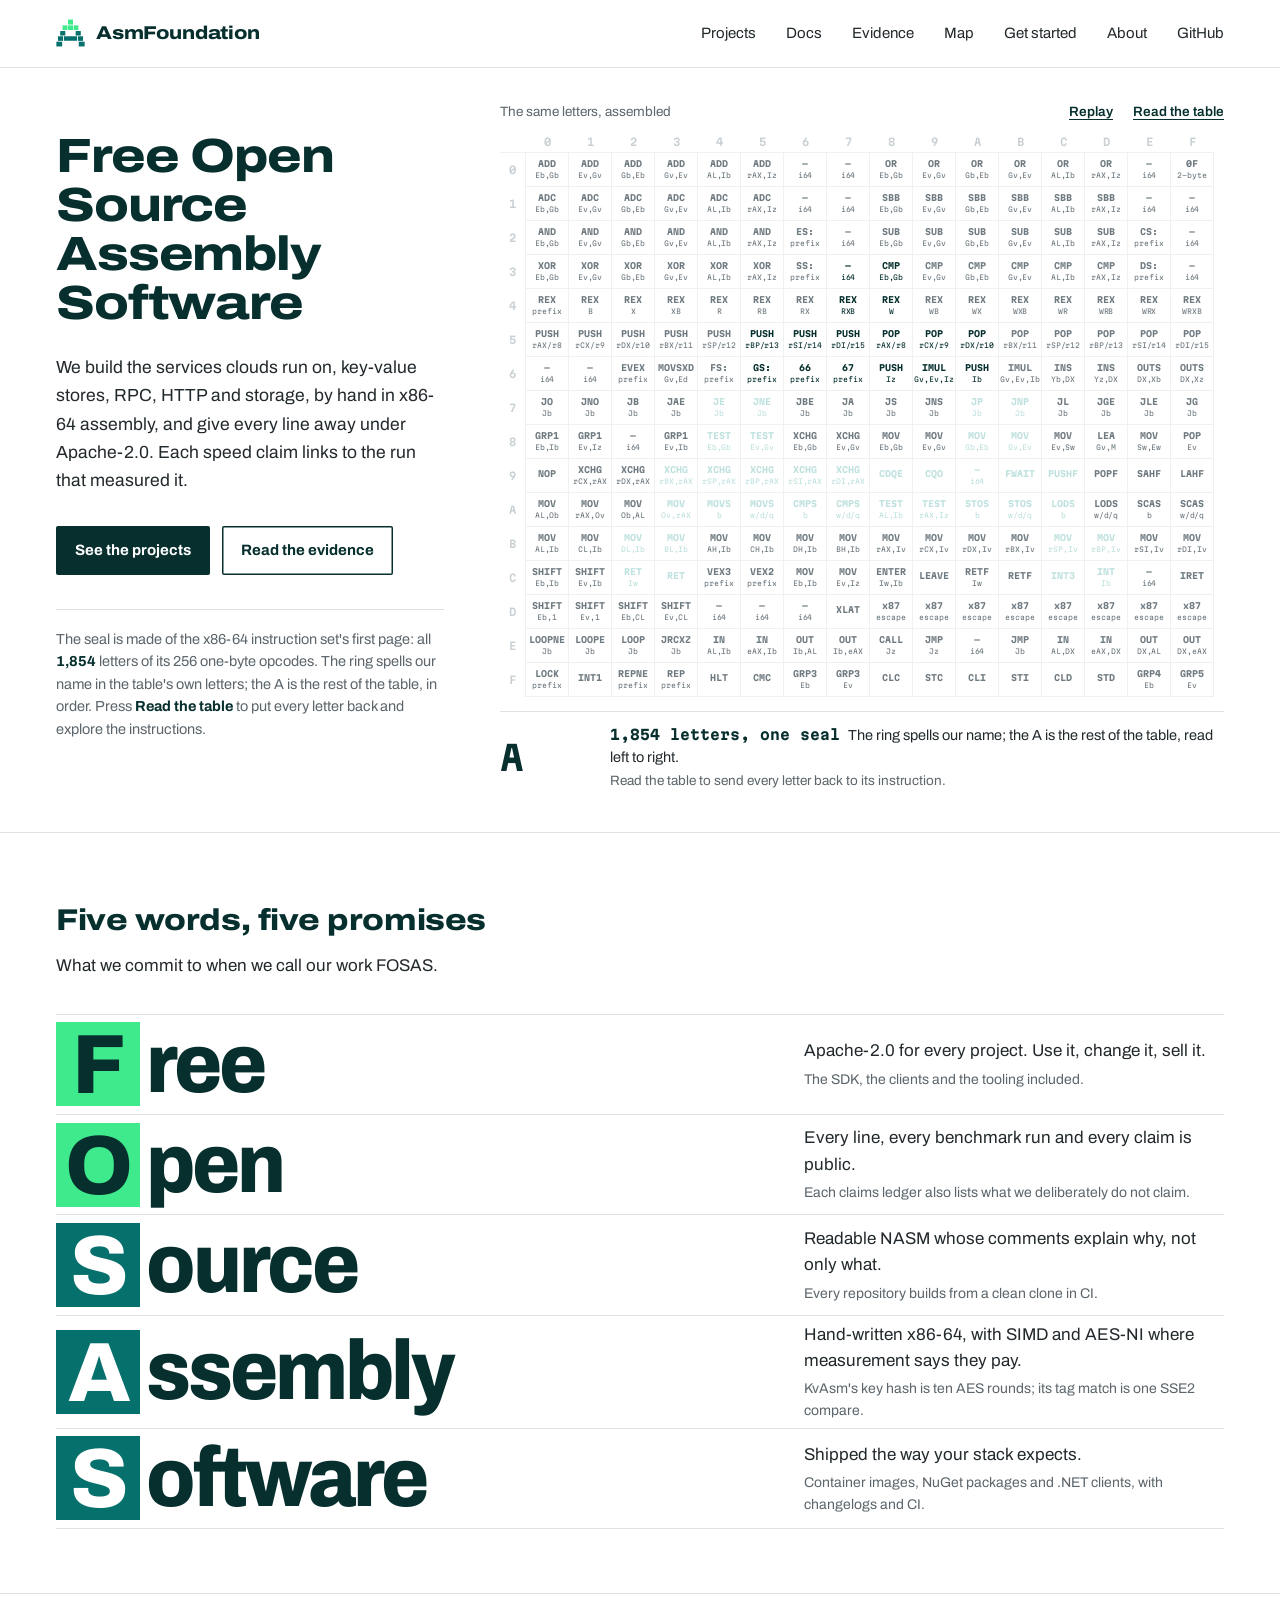
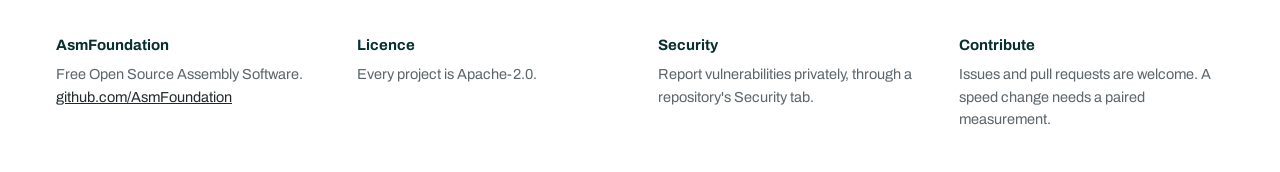
==== index.html @ 077ab8de "Site from AsmFoundation/AsmFoundation@2e1da7c Built by https://github.com/AsmFoundation/AsmFoundatio" ====
<!doctype html>
<html lang="en">
<head>
<meta charset="utf-8">
<meta name="viewport" content="width=device-width, initial-scale=1">
<title>AsmFoundation: Free Open Source Assembly Software</title>
<meta name="description" content="The services clouds run on, hand-written in x86-64 assembly and given away under Apache-2.0, with every speed claim linked to the run that measured it.">
<meta property="og:title" content="AsmFoundation: Free Open Source Assembly Software">
<meta property="og:description" content="The services clouds run on, hand-written in x86-64 assembly and given away under Apache-2.0, with every speed claim linked to the run that measured it.">
<meta property="og:site_name" content="AsmFoundation">
<meta name="theme-color" content="#ffffff">
<link rel="canonical" href="https://asmfoundation.github.io/">
<link rel="icon" href="assets/favicon.svg" type="image/svg+xml">
<link rel="preload" href="assets/fonts/archivo-latin.woff2" as="font" type="font/woff2" crossorigin>
<link rel="stylesheet" href="assets/site.css">
</head>
<body class="home">
<a class="skip" href="#main">Skip to content</a>
<header class="wrap nav">
  <a class="brand" href=""><svg class="logo-a" viewBox="236 204 782 746" width="29" height="28" aria-hidden="true"><rect class="m" x="559" y="214" width="135" height="135"/><rect class="m" x="414" y="372" width="129" height="125"/><rect class="m" x="559" y="372" width="135" height="125"/><rect class="m" x="712" y="372" width="127" height="125"/><rect class="t" x="349" y="524" width="138" height="121"/><rect class="t" x="766" y="524" width="138" height="121"/><rect class="t" x="288" y="665" width="139" height="124"/><rect class="t" x="451" y="665" width="351" height="121"/><rect class="t" x="826" y="665" width="139" height="124"/><rect class="t" x="246" y="811" width="156" height="129"/><rect class="t" x="850" y="811" width="158" height="129"/></svg>AsmFoundation</a>
  <nav class="links" aria-label="Site"><a class="l" href="projects/">Projects</a><a class="l" href="docs/">Docs</a><a class="l" href="evidence/">Evidence</a><a class="l" href="map/">Map</a><a class="l" href="get-started/">Get started</a><a class="l" href="about/">About</a><a class="l" href="https://github.com/AsmFoundation">GitHub</a></nav>
</header>
<main id="main">
<script>
  // This visit's seal animation, picked before the table renders so a lifted table never flashes.
  // The owner's rule: one of the three animations, a different one on every load (the static seal only for
  // reduced motion). The last one is kept in localStorage; where storage is blocked, a random pick stands in.
  (function () {
    var all = ["swirl", "print", "orbit"], pick = "static";
    if (!matchMedia("(prefers-reduced-motion: reduce)").matches) {
      try { pick = all[(all.indexOf(localStorage.getItem("asmf-seal")) + 1) % all.length]; localStorage.setItem("asmf-seal", pick); }
      catch (e) { pick = all[Math.floor(Math.random() * all.length)]; }
    }
    document.documentElement.setAttribute("data-seal", pick);
  })();
</script>
<section class="wrap hero">
  <div>
    <h1>Free Open Source Assembly Software</h1>
    <p class="lede">We build the services clouds run on, key-value stores, RPC, HTTP and storage, by hand in x86-64 assembly, and give every line away under Apache-2.0. Each speed claim links to the run that measured it.</p>
    <div class="cta"><a class="btn primary" href="projects/">See the projects</a><a class="btn quiet" href="evidence/">Read the evidence</a></div>
    <p class="note">The seal is made of the x86-64 instruction set's first page: all <b id="count">1,854</b> letters of its 256 one-byte opcodes. The ring spells our name in the table's own letters; the A is the rest of the table, in order. Press <b>Read the table</b> to put every letter back and explore the instructions.</p>
  </div>
  <div class="op-wrap">
    <div class="op-head"><span class="t" id="cap">The same letters, assembled</span>
      <span class="tools"><button type="button" id="replay">Replay</button><button type="button" id="mode">Read the table</button></span></div>
    <div class="stage" id="stage"><table class="op" id="op" aria-label="The x86-64 one-byte opcode map; use the arrow keys to move between instructions"></table></div>
    <div class="readout" id="readout" aria-live="polite"><div class="hex">A</div><div class="what"><strong>1,854 letters, one seal</strong>The ring spells our name; the A is the rest of the table, read left to right.<span class="use">Read the table to send every letter back to its instruction.</span></div></div>
  </div>
</section>

<section class="s fosas" id="fosas"><div class="wrap">
  <h2>Five words, five promises</h2>
  <p class="intro">What we commit to when we call our work FOSAS.</p>
  <div class="line"><span class="word"><span class="blk m">F</span>ree</span><p>Apache-2.0 for every project. Use it, change it, sell it.<small>The SDK, the clients and the tooling included.</small></p></div>
  <div class="line"><span class="word"><span class="blk m">O</span>pen</span><p>Every line, every benchmark run and every claim is public.<small>Each claims ledger also lists what we deliberately do not claim.</small></p></div>
  <div class="line"><span class="word"><span class="blk t">S</span>ource</span><p>Readable NASM whose comments explain why, not only what.<small>Every repository builds from a clean clone in CI.</small></p></div>
  <div class="line"><span class="word"><span class="blk t">A</span>ssembly</span><p>Hand-written x86-64, with SIMD and AES-NI where measurement says they pay.<small>KvAsm's key hash is ten AES rounds; its tag match is one SSE2 compare.</small></p></div>
  <div class="line"><span class="word"><span class="blk t">S</span>oftware</span><p>Shipped the way your stack expects.<small>Container images, NuGet packages and .NET clients, with changelogs and CI.</small></p></div>
</div></section>

</main>
<footer><div class="wrap row">
  <div><b>AsmFoundation</b>Free Open Source Assembly Software.<br><a href="https://github.com/AsmFoundation">github.com/AsmFoundation</a></div>
  <div><b>Licence</b>Every project is Apache-2.0.</div>
  <div><b>Security</b>Report vulnerabilities privately, through a repository's Security tab.</div>
  <div><b>Contribute</b>Issues and pull requests are welcome. A speed change needs a paired measurement.</div>
</div></footer>
<script src="assets/site.js"></script>
<script src="assets/opcodes.js"></script>
<script src="assets/seal.js"></script>
<script src="assets/home.js"></script>

</body>
</html>
---- assets/site.css ----
/* AsmFoundation: white paper and ink. The logo's mint and teal appear only as ink, bars and small blocks,
   never as a background (the owner's rule). Archivo, expanded, for headings; Martian Mono only for code and data. */

@font-face { font-family: "Archivo"; src: url("fonts/archivo-latin.woff2") format("woff2"); font-weight: 100 900; font-stretch: 62% 125%; font-display: swap;
  unicode-range: U+0000-00FF, U+0131, U+0152-0153, U+02BB-02BC, U+02C6, U+02DA, U+02DC, U+0304, U+0308, U+0329, U+2000-206F, U+20AC, U+2122, U+2191, U+2193, U+2212, U+2215, U+FEFF, U+FFFD; }
@font-face { font-family: "Archivo"; src: url("fonts/archivo-latin-ext.woff2") format("woff2"); font-weight: 100 900; font-stretch: 62% 125%; font-display: swap;
  unicode-range: U+0100-02BA, U+02BD-02C5, U+02C7-02CC, U+02CE-02D7, U+02DD-02FF, U+1D00-1DBF, U+1E00-1E9F, U+1EF2-1EFF, U+2020, U+20A0-20AB, U+20AD-20C0, U+2113, U+2C60-2C7F, U+A720-A7FF; }
@font-face { font-family: "Martian Mono"; src: url("fonts/martian-mono-latin.woff2") format("woff2"); font-weight: 100 800; font-display: swap;
  unicode-range: U+0000-00FF, U+0131, U+0152-0153, U+02BB-02BC, U+02C6, U+02DA, U+02DC, U+0304, U+0308, U+0329, U+2000-206F, U+20AC, U+2122, U+2191, U+2193, U+2212, U+2215, U+FEFF, U+FFFD; }
@font-face { font-family: "Martian Mono"; src: url("fonts/martian-mono-latin-ext.woff2") format("woff2"); font-weight: 100 800; font-display: swap;
  unicode-range: U+0100-02BA, U+02BD-02C5, U+02C7-02CC, U+02CE-02D7, U+02DD-02FF, U+1D00-1DBF, U+1E00-1E9F, U+1EF2-1EFF, U+2020, U+20A0-20AB, U+20AD-20C0, U+2113, U+2C60-2C7F, U+A720-A7FF; }

:root {
  --ink: #062f2e; --teal: #06706d; --mint: #3eea8c; --amber: #d99a3c;
  --text: #22292c; --soft: #5b656b; --hair: #dde2e5; --hair-strong: #b9c2c7; --shade: #f3f5f6; --paper: #ffffff;
  --sans: "Archivo", system-ui, "Segoe UI", sans-serif;
  --mono: "Martian Mono", ui-monospace, "Cascadia Mono", Consolas, monospace;
  --wide: 116%;
}
* { box-sizing: border-box; }
html { scroll-behavior: smooth; }
body { margin: 0; font-family: var(--sans); color: var(--text); background: var(--paper); line-height: 1.55; -webkit-font-smoothing: antialiased; }
a { color: var(--teal); }
:focus-visible { outline: 3px solid var(--teal); outline-offset: 3px; }
.wrap { max-width: 1320px; margin: 0 auto; padding: 0 56px; }
.skip { position: absolute; left: -9999px; top: 8px; background: var(--ink); color: #fff; padding: 8px 12px; z-index: 10; }
.skip:focus { left: 8px; }
.logo-a .m { fill: var(--mint); } .logo-a .t { fill: var(--teal); }

/* Navigation */
.nav { display: flex; align-items: center; gap: 30px; min-height: 68px; border-bottom: 1px solid var(--hair); }
.nav .brand { display: flex; align-items: center; gap: 11px; margin-right: auto; text-decoration: none; color: var(--ink); font-weight: 800; font-size: 18.5px; letter-spacing: -.01em; font-stretch: var(--wide); }
.nav .links { display: flex; flex-wrap: wrap; gap: 6px 30px; }
.nav a.l { color: var(--text); text-decoration: none; font-size: 15px; }
.nav a.l:hover { color: var(--teal); }
.nav a.cur { color: var(--ink); font-weight: 700; box-shadow: inset 0 -2px 0 var(--teal); padding-bottom: 4px; }

/* Buttons */
.btn { display: inline-block; text-decoration: none; font-weight: 700; font-size: 15px; padding: 13px 19px; border-radius: 2px; }
.btn.primary { background: var(--ink); color: #fff; } .btn.primary:hover { background: var(--teal); }
.btn.quiet { color: var(--ink); box-shadow: inset 0 0 0 1.5px var(--ink); } .btn.quiet:hover { box-shadow: inset 0 0 0 2px var(--teal); color: var(--teal); }

/* Inner pages: a title band, then the page */
.ph { padding-top: 46px; padding-bottom: 30px; border-bottom: 1px solid var(--hair); }
.ph h1 { font-stretch: var(--wide); font-weight: 800; font-size: 44px; letter-spacing: -.022em; line-height: 1.04; color: var(--ink); margin: 0 0 12px; }
.ph p { margin: 0; font-size: 18px; max-width: 42em; }
.pg { padding-top: 34px; padding-bottom: 70px; }

/* Footer */
footer { border-top: 1px solid var(--hair); padding: 40px 0 56px; font-size: 14.5px; color: var(--soft); }
footer .row { display: flex; gap: 36px; align-items: flex-start; flex-wrap: wrap; }
footer .row > div { flex: 1; min-width: 220px; }
footer b { color: var(--ink); display: block; margin-bottom: 6px; font-size: 15px; }
footer a { color: var(--text); }

/* ---------------------------------------------------------------------------------------------- Home */
.hero { display: grid; grid-template-columns: minmax(340px, 1fr) auto; gap: 56px; padding-top: 34px; padding-bottom: 40px; align-items: start; }
.hero h1 { font-stretch: var(--wide); font-weight: 800; font-size: 48px; line-height: 1.02; letter-spacing: -.024em; color: var(--ink); margin: 30px 0 0; max-width: 8.6em; }
.hero .lede { font-size: 17.5px; line-height: 1.62; margin: 26px 0 0; max-width: 29em; }
.cta { display: flex; flex-wrap: wrap; gap: 12px; margin-top: 30px; }
.hero .note { margin-top: 34px; padding-top: 18px; border-top: 1px solid var(--hair); font-size: 14.5px; color: var(--soft); max-width: 31em; }
.hero .note b { color: var(--ink); font-weight: 700; }

/* The opcode table */
.op-wrap { width: 724px; }
.op-head { display: flex; align-items: baseline; justify-content: space-between; margin-bottom: 8px; }
.op-head .t { font-size: 13.5px; color: var(--soft); }
.tools { display: flex; align-items: center; gap: 20px; }
.tools button { font: 600 13.5px var(--sans); color: var(--ink); background: none; border: 0; padding: 0; cursor: pointer; text-decoration: underline; text-underline-offset: 3px; }
.tools button:hover { color: var(--teal); }
table.op { border-collapse: separate; border-spacing: 0; table-layout: fixed; }
table.op th { font: 600 10.5px var(--mono); color: var(--soft); height: 22px; background: var(--shade); }
table.op th.rowh { width: 26px; } table.op thead th { border-bottom: 1px solid var(--hair-strong); }
table.op tbody th { border-right: 1px solid var(--hair-strong); }
table.op td { color: #6f7a80; width: 43px; height: 34px; padding: 0; border-right: 1px solid var(--hair); border-bottom: 1px solid var(--hair); text-align: center; vertical-align: middle; line-height: 1.12;
              position: relative; cursor: crosshair; }
table.op td, table.op th { transition: color .5s ease, background-color .5s ease, border-color .5s ease; }
table.op td b { display: block; font: 700 8.6px var(--mono); letter-spacing: -.01em; }
table.op td i { display: block; font: 400 7px var(--mono); font-style: normal; opacity: .62; margin-top: 2px; white-space: nowrap; overflow: hidden; }
table.op td.inv { background: repeating-linear-gradient(135deg, #fff 0 4px, #eef1f2 4px 8px); color: #a9b2b7; }
table.op td.pre b { font-style: italic; }
table.op td.a-m { background: var(--mint); color: rgba(6, 47, 46, .5); }
table.op td.a-t { background: var(--teal); color: rgba(255, 255, 255, .55); }
table.op td.cold { background: #fff !important; color: inherit; }
table.op td:hover, table.op td.sel { box-shadow: inset 0 0 0 2px var(--ink); }
.readout { display: grid; grid-template-columns: 92px 1fr; gap: 18px; align-items: center; margin-top: 14px; min-height: 66px; border-top: 1px solid var(--hair); padding-top: 12px; }
.readout .hex { font: 700 34px var(--mono); color: var(--ink); letter-spacing: -.03em; }
.readout .what { font-size: 14.5px; color: var(--text); }
.readout .what strong { font: 700 14px var(--mono); color: var(--ink); margin-right: 8px; }
.readout .use { display: block; font-size: 13.5px; color: var(--soft); margin-top: 2px; }

/* The seal: a canvas lying exactly over the table. A lifted table keeps its grid and hides its letters;
   the page's head script lifts it before the first paint for the variants that start as the seal. */
.stage { position: relative; }
canvas.seal { position: absolute; inset: 0; visibility: hidden; pointer-events: none; }
table.op.lifted td, html[data-seal="print"] table.op td, html[data-seal="orbit"] table.op td, html[data-seal="static"] table.op td {
  color: transparent !important; background: transparent !important; border-color: #eef1f2; box-shadow: none; }
table.op.lifted th, html[data-seal="print"] table.op th, html[data-seal="orbit"] table.op th, html[data-seal="static"] table.op th {
  color: #c9d0d4; background: #fff; border-color: #eef1f2; }

/* Sections and the FOSAS manifesto */
section.s { padding: 64px 0; border-top: 1px solid var(--hair); }
.s h2 { font-stretch: var(--wide); font-weight: 800; font-size: 30px; letter-spacing: -.015em; color: var(--ink); margin: 0 0 10px; }
.s .intro { font-size: 17px; max-width: 40em; margin: 0 0 34px; color: var(--text); }
.fosas .line { display: grid; grid-template-columns: 1fr 420px; gap: 48px; align-items: center; border-bottom: 1px solid var(--hair); padding: 6px 0; }
.fosas .line:first-of-type { border-top: 1px solid var(--hair); }
.fosas .word { display: flex; align-items: center; gap: 6px; font-stretch: 92%; font-weight: 800; font-size: 84px; line-height: 1.04; letter-spacing: -.035em; color: var(--ink); }
.fosas .blk { flex: none; width: 84px; height: 84px; display: grid; place-items: center; font-stretch: 100%; }
.fosas .blk.m { background: var(--mint); color: var(--ink); } .fosas .blk.t { background: var(--teal); color: #fff; }
.fosas p { margin: 0; font-size: 17px; line-height: 1.55; }
.fosas p small { display: block; font-size: 14px; color: var(--soft); margin-top: 4px; }

/* ---------------------------------------------------------------------------------------------- Projects */
.sheets { display: grid; grid-template-columns: 1fr 1fr; gap: 40px 44px; }
.sheet { border-top: 7px solid var(--ink); padding-top: 14px; }
.sheet.dev { border-top-color: var(--teal); } .sheet.des { border-top-color: var(--amber); }
.sheet header { display: flex; justify-content: space-between; align-items: baseline; gap: 16px; }
.sheet h2 { margin: 0; font-stretch: var(--wide); font-weight: 800; font-size: 30px; letter-spacing: -.015em; color: var(--ink); overflow-wrap: anywhere; }
.sheet .stamp { font-weight: 700; font-size: 14px; color: var(--ink); white-space: nowrap; text-align: right; }
.sheet .stamp small { display: block; font-weight: 400; font-size: 13px; color: var(--soft); }
.sheet .sub { margin: 4px 0 14px; font-size: 16px; color: var(--soft); }
.sheet .cols { display: grid; grid-template-columns: 1.05fr 1fr; gap: 24px; }
.sheet h3 { margin: 0 0 6px; font-size: 14px; color: var(--ink); }
.sheet ul { margin: 0; padding-left: 18px; font-size: 14.5px; } .sheet li { margin: 4px 0; }
.spec { width: 100%; border-collapse: collapse; font-size: 14px; }
.spec td { padding: 6px 0; border-bottom: 1px solid var(--hair); vertical-align: top; }
.spec td:first-child { color: var(--soft); width: 46%; padding-right: 10px; }
.spec td:last-child { color: var(--ink); font-weight: 600; }
.order { margin-top: 14px; background: var(--shade); padding: 10px 12px; }
.order span { display: block; font-size: 12.5px; color: var(--soft); margin-bottom: 2px; }
.order code { display: block; font: 500 12px/1.8 var(--mono); color: var(--ink); overflow-wrap: anywhere; }
.sheet .links { margin: 10px 0 0; display: flex; gap: 18px; flex-wrap: wrap; font-size: 14.5px; }

/* ---------------------------------------------------------------------------------------------- Evidence */
.charts { display: grid; grid-template-columns: 1fr 1fr; gap: 0 56px; }
.chart { padding: 26px 0 30px; border-top: 1px solid var(--hair); position: relative; }
.chart h2 { margin: 0 0 4px; font-size: 19px; color: var(--ink); font-stretch: var(--wide); }
.chart .q { margin: 0 0 16px; font-size: 14.5px; color: var(--soft); }
.bars { display: grid; grid-template-columns: 116px 1fr; row-gap: 2px; align-items: center; }
.bars .lab { font-size: 14px; color: var(--text); padding-right: 12px; text-align: right; }
.bars .lab.hl { color: var(--ink); font-weight: 700; }
.bars .track { position: relative; height: 26px; }
.bars .bar { position: absolute; left: 0; top: 2px; height: 22px; background: #7f8a90; border-radius: 0 4px 4px 0; }
.bars .bar.hl { background: var(--teal); }
.bars .val { position: absolute; top: 4px; font: 600 13px var(--sans); color: var(--ink); white-space: nowrap; }
.chart .axis { display: grid; grid-template-columns: 116px 1fr; font-size: 12px; color: var(--soft); margin-top: 6px; }
.chart .axis div { position: relative; height: 14px; } .chart .axis span { position: absolute; transform: translateX(-50%); white-space: nowrap; }
.chart .axis span:first-child { transform: none; }
.chart .note { font-size: 13.5px; color: var(--text); margin: 14px 0 0; max-width: 40em; }
.chart .src { font-size: 13px; color: var(--soft); margin: 10px 0 0; }
.chart details { margin-top: 8px; font-size: 13.5px; }
.chart details table { border-collapse: collapse; margin-top: 6px; } .chart details td { padding: 3px 14px 3px 0; border-bottom: 1px solid var(--hair); }
.tip { position: absolute; pointer-events: none; background: var(--ink); color: #fff; font-size: 13px; padding: 7px 10px; border-radius: 3px; display: none; z-index: 2; white-space: nowrap; }

/* ---------------------------------------------------------------------------------------------- Docs */
.toc { columns: 2; column-gap: 64px; }
.book { break-inside: avoid; margin: 0 0 34px; }
.book h2 { margin: 0; font-stretch: var(--wide); font-weight: 800; font-size: 24px; color: var(--ink); display: flex; flex-wrap: wrap; align-items: baseline; justify-content: space-between; gap: 2px 12px; border-bottom: 2px solid var(--ink); padding-bottom: 6px; }
.book h2 small { font: 600 13px var(--sans); font-stretch: 100%; overflow-wrap: anywhere; }
.book h2 small a { color: var(--soft); }
.book ol { list-style: none; margin: 0; padding: 0; }
.book li { display: grid; grid-template-columns: 1fr auto; gap: 12px; padding: 8px 0; border-bottom: 1px solid var(--hair); font-size: 15.5px; }
.book li a { color: var(--text); text-decoration: none; } .book li a:hover { color: var(--teal); text-decoration: underline; }
.book li span { font-size: 13px; color: var(--soft); }

/* ---------------------------------------------------------------------------------------------- Map */
.key { display: flex; flex-wrap: wrap; gap: 8px 24px; font-size: 14px; color: var(--soft); margin: 0 0 16px; }
.key i.k { display: inline-block; width: 24px; height: 7px; margin-right: 8px; vertical-align: 2px; }
.k.rel { background: var(--ink); } .k.dev { background: var(--teal); } .k.des { background: var(--amber); }
.k.none { background: repeating-linear-gradient(135deg, #fff 0 3px, #dfe4e7 3px 5px); box-shadow: inset 0 0 0 1px var(--hair-strong); }
.elev-wrap { overflow-x: auto; }
.elev { display: block; width: 100%; min-width: 900px; height: auto; }
.elev .room { cursor: default; outline: none; }
.elev .room:hover rect:first-of-type, .elev .room:focus rect:first-of-type { fill: var(--shade); }
.elev .room:focus-visible rect:first-of-type { stroke: var(--teal); stroke-width: 3; }
.readout2 { display: flex; gap: 18px; align-items: baseline; border-top: 1px solid var(--hair); margin-top: 6px; padding-top: 12px; min-height: 48px; font-size: 15px; }
.readout2 b { font-stretch: var(--wide); font-weight: 800; color: var(--ink); white-space: nowrap; }
.drawn { color: var(--soft); font-size: 13.5px; margin: 4px 0 0; }

/* ---------------------------------------------------------------------------------------------- Get started */
.gs { display: grid; grid-template-columns: minmax(0, 1fr) 200px; gap: 44px; align-items: start; }
.gs-menu { position: sticky; top: 20px; max-height: calc(100vh - 40px); overflow-y: auto; font-size: 14px; border-left: 2px solid var(--hair); padding-left: 16px; }
.gs-menu .gs-menu-t { margin: 0 0 8px; font-weight: 700; color: var(--ink); }
.gs-menu ol { list-style: none; margin: 0; padding: 0; }
.gs-menu li { margin: 0; }
.gs-menu a { display: block; padding: 4px 0; color: var(--soft); text-decoration: none; }
.gs-menu a:hover { color: var(--teal); }
.gs-menu li > ol { display: none; padding-left: 12px; margin-bottom: 6px; }
.gs-menu li.open > ol { display: block; }
.gs-menu li.open > a { color: var(--ink); font-weight: 700; }
.gs-menu a[aria-current="true"] { color: var(--ink); box-shadow: -18px 0 0 -16px var(--teal); }
.gs-menu li.grp > span { display: block; margin: 10px 0 2px; font-weight: 700; color: var(--ink); }
.gs-menu li.grp > ol { display: block; padding-left: 0; }
.gs-sec { padding-bottom: 12px; }
.gs-sec + .gs-sec { margin-top: 30px; }
.gs-sec > h2 { margin: 0 0 6px; padding-top: 18px; border-top: 2px solid var(--ink); font-stretch: var(--wide); font-weight: 800; font-size: 24px; letter-spacing: -.015em; color: var(--ink); scroll-margin-top: 16px; }
.gs-intro p { margin: 0 0 8px; font-size: 16px; max-width: 46em; }
.step { display: grid; grid-template-columns: minmax(0, 1fr) 264px; gap: 0 32px; padding: 14px 0 6px; scroll-margin-top: 16px; }
.step h3 { grid-column: 1 / -1; margin: 0 0 4px; font-size: 16px; color: var(--ink); }
.step .c { min-width: 0; }
.step .n { font-size: 14.5px; border-top: 1px solid var(--hair); padding-top: 10px; margin-top: 8px; }
.step .n p { margin: 0 0 8px; }
.step .n strong { color: var(--ink); }
code { font: 500 .86em var(--mono); background: var(--shade); padding: 1px 4px; }
pre code { background: none; padding: 0; font: inherit; }
.ct { font: 600 12px var(--mono); color: var(--soft); margin: 8px 0 -4px; }
pre.cmd, pre.out { position: relative; margin: 8px 0 0; padding: 12px 14px; background: var(--shade); font: 500 11.6px/1.7 var(--mono); color: var(--ink); overflow-x: auto; white-space: pre; border-left: 3px solid var(--teal); }
pre.out { background: #fff; border-left-color: var(--hair-strong); color: var(--soft); padding-right: 14px; }
pre .p { color: #8f9aa0; user-select: none; }
pre.wrap { white-space: pre-wrap; overflow-wrap: anywhere; font-family: var(--sans); font-size: 14.5px; font-style: italic; }
/* the Copy button floats over the block's corner only while the block is pointed at or focused, so it never hides
   a long line for good; touch screens, which cannot hover, always show it */
button.copy { position: absolute; top: 8px; right: 8px; font: 600 12px var(--sans); color: var(--ink); background: #fff; border: 1px solid var(--hair-strong); border-radius: 2px; padding: 3px 8px; cursor: pointer; opacity: 0; transition: opacity .15s; }
pre.cmd:hover button.copy, pre.cmd:focus-within button.copy, button.copy:focus-visible { opacity: 1; }
@media (hover: none) { button.copy { opacity: 1; } }
button.copy:hover { border-color: var(--teal); color: var(--teal); }

/* ---------------------------------------------------------------------------------------------- About */
.about2 { display: grid; grid-template-columns: minmax(0, 1fr) 340px; gap: 64px; align-items: start; }
.about2 h2 { font-stretch: var(--wide); font-weight: 800; font-size: 26px; letter-spacing: -.015em; color: var(--ink); margin: 0 0 12px; }
.log-tools { display: flex; flex-wrap: wrap; gap: 10px 22px; margin-bottom: 12px; }
.log-tools div { display: flex; flex-wrap: wrap; gap: 6px; }
.log-tools button { font: 600 13px var(--sans); color: var(--text); background: #fff; border: 1.5px solid var(--hair-strong); border-radius: 2px; padding: 5px 10px; cursor: pointer; }
.log-tools button[aria-pressed="true"] { background: var(--ink); border-color: var(--ink); color: #fff; }
.log-box { max-height: min(72vh, 820px); overflow-y: auto; border-top: 2px solid var(--ink); border-bottom: 1px solid var(--hair); overscroll-behavior: contain; }
/* one continuous time line down the left; a mint block marks each milestone (curated, or a tagged release) */
ol.log { list-style: none; margin: 0 0 0 5px; padding: 0; border-left: 2px solid var(--hair); }
ol.log li { display: grid; grid-template-columns: 100px 132px minmax(0, 1fr) 70px; gap: 0 16px; padding: 10px 6px 10px 18px; position: relative; border-bottom: 1px solid var(--hair); }
ol.log li.ms::before { content: ""; position: absolute; left: -6px; top: 15px; width: 10px; height: 10px; background: var(--mint); }
ol.log li[hidden] { display: none; }
ol.log time { font: 600 12px var(--mono); color: var(--ink); padding-top: 2px; }
ol.log .repo { font-size: 13.5px; color: var(--soft); padding-top: 1px; overflow-wrap: anywhere; }
ol.log .what p { margin: 0; }
ol.log .t { font-size: 14.5px; display: -webkit-box; -webkit-line-clamp: 2; line-clamp: 2; -webkit-box-orient: vertical; overflow: hidden; }
ol.log .t b { color: var(--ink); font-size: 15.5px; }
ol.log .d { font-size: 14.5px; margin-top: 2px; }
ol.log .tag { font: 600 11.5px var(--mono); color: var(--ink); background: var(--shade); box-shadow: inset 0 0 0 1px var(--hair-strong); padding: 1px 5px; white-space: nowrap; }
ol.log .sha { font: 500 12px var(--mono); color: var(--soft); text-align: right; padding-top: 2px; }
.log-count { font-size: 13.5px; color: var(--soft); margin: 10px 0 0; }
.facts dl { margin: 0; } .facts dt { font-weight: 700; color: var(--ink); margin-top: 16px; } .facts dd { margin: 2px 0 0; font-size: 15px; }
.facts dt:first-child { margin-top: 0; }

/* ---------------------------------------------------------------------------------------------- 404 */
.lost { font-size: 17px; line-height: 2; }

/* ---------------------------------------------------------------------------------------------- Narrow screens */
@media (max-width: 1180px) {
  .hero { grid-template-columns: 1fr; }
  .op-wrap { width: 100%; overflow-x: auto; }
  .fosas .line { grid-template-columns: 1fr; gap: 6px; }
  .gs { grid-template-columns: 1fr; }
  .gs-menu { display: none; }
  .about2 { grid-template-columns: 1fr; }
}
@media (max-width: 900px) {
  .wrap { padding: 0 22px; }
  .nav { flex-wrap: wrap; gap: 10px 20px; padding-top: 14px; padding-bottom: 14px; }
  .nav .links { gap: 6px 18px; }
  .hero h1 { font-size: 38px; }
  .ph h1 { font-size: 34px; }
  .fosas .word { font-size: 56px; } .fosas .blk { width: 58px; height: 58px; }
  .sheets, .charts { grid-template-columns: 1fr; }
  .sheet .cols { grid-template-columns: 1fr; }
  .toc { columns: 1; }
  .step { grid-template-columns: 1fr; }
  ol.log li { grid-template-columns: 92px minmax(0, 1fr) 64px; }
  ol.log .repo { grid-column: 2; grid-row: 2; }
}
@media (prefers-reduced-motion: reduce) {
  * { transition: none !important; animation: none !important; }
  html { scroll-behavior: auto; }
}
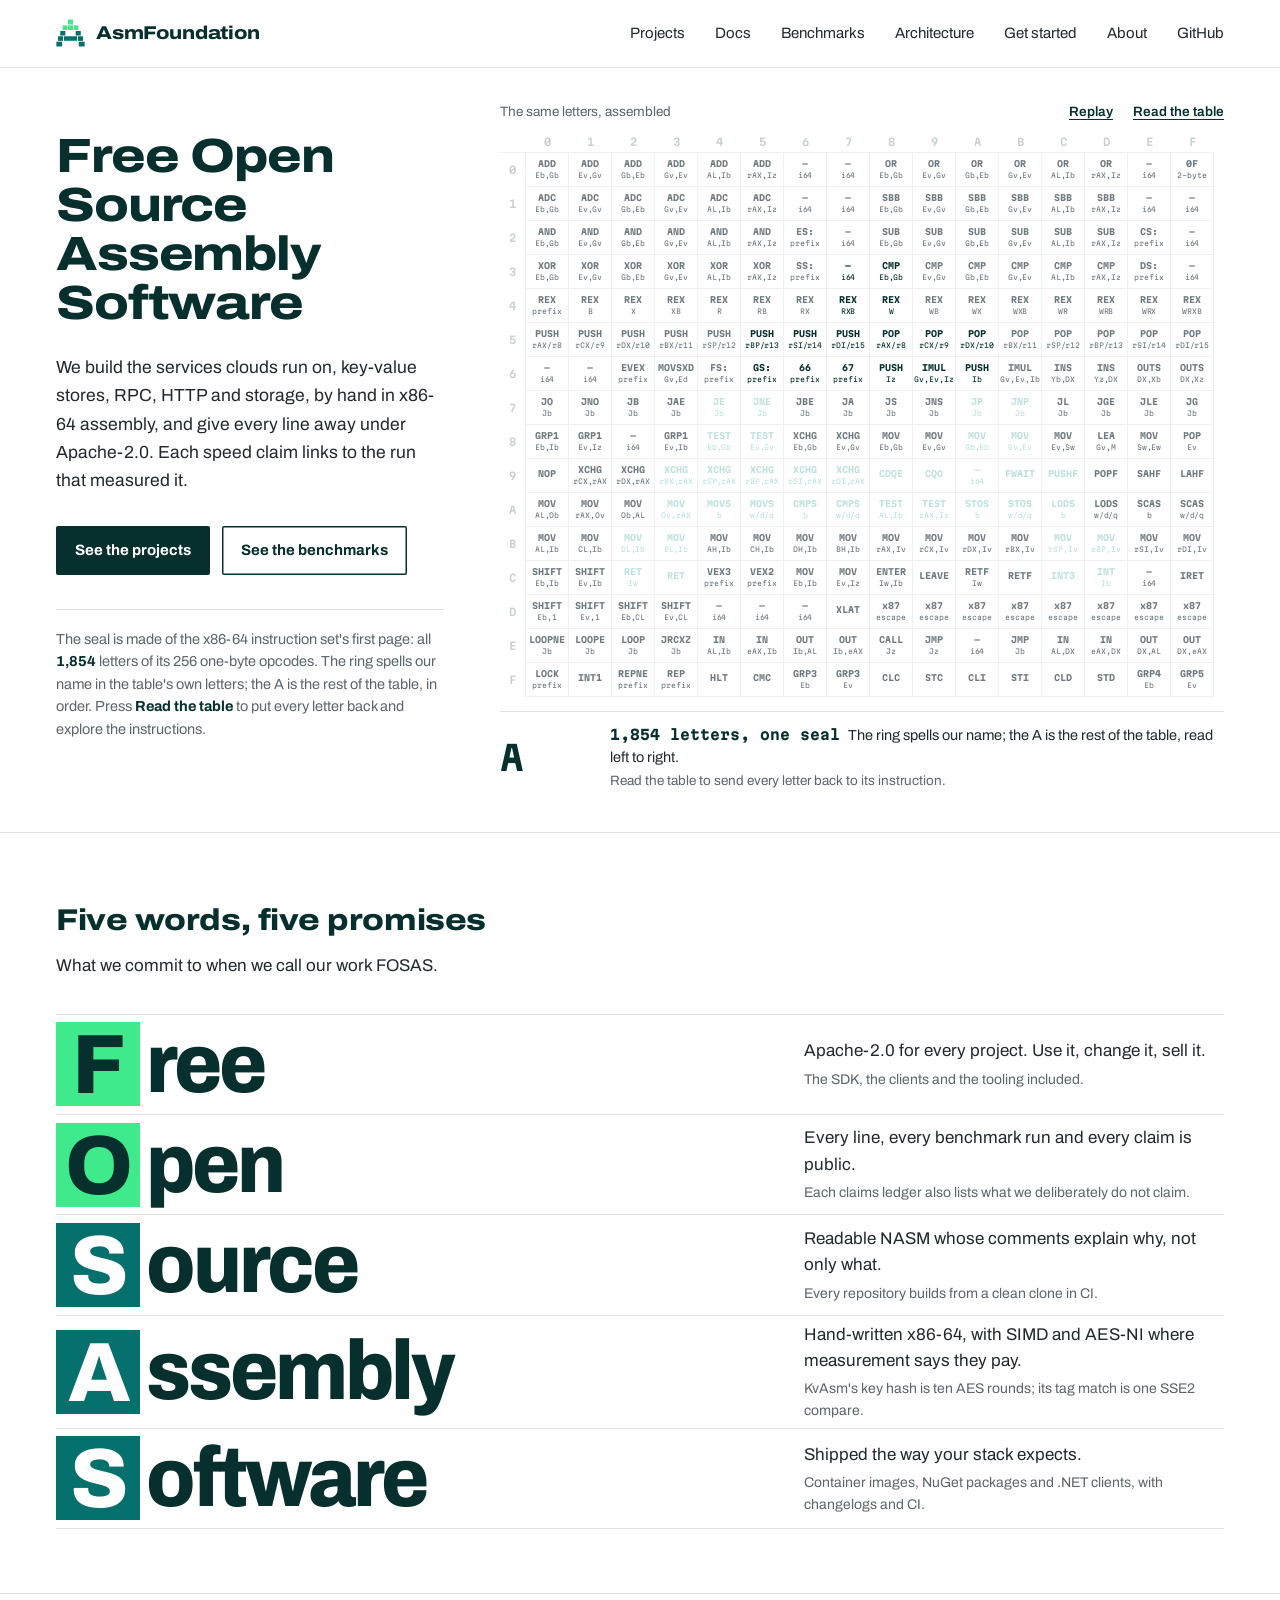
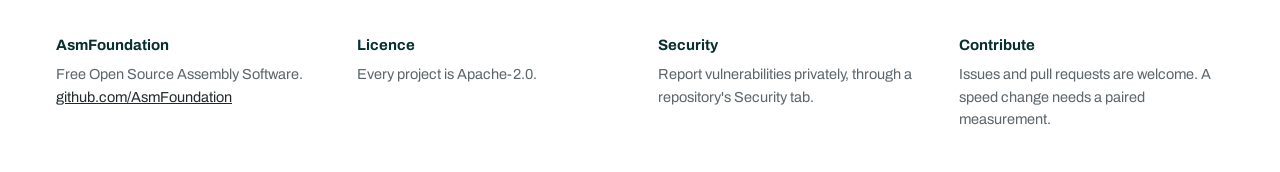
==== commit 97eb636d: "Site from AsmFoundation/AsmFoundation@f858ccf Built by https://github.com/AsmFoundation/AsmFoundatio" ====
--- a/index.html
+++ b/index.html
@@ -18,7 +18,7 @@
 <a class="skip" href="#main">Skip to content</a>
 <header class="wrap nav">
   <a class="brand" href=""><svg class="logo-a" viewBox="236 204 782 746" width="29" height="28" aria-hidden="true"><rect class="m" x="559" y="214" width="135" height="135"/><rect class="m" x="414" y="372" width="129" height="125"/><rect class="m" x="559" y="372" width="135" height="125"/><rect class="m" x="712" y="372" width="127" height="125"/><rect class="t" x="349" y="524" width="138" height="121"/><rect class="t" x="766" y="524" width="138" height="121"/><rect class="t" x="288" y="665" width="139" height="124"/><rect class="t" x="451" y="665" width="351" height="121"/><rect class="t" x="826" y="665" width="139" height="124"/><rect class="t" x="246" y="811" width="156" height="129"/><rect class="t" x="850" y="811" width="158" height="129"/></svg>AsmFoundation</a>
-  <nav class="links" aria-label="Site"><a class="l" href="projects/">Projects</a><a class="l" href="docs/">Docs</a><a class="l" href="evidence/">Evidence</a><a class="l" href="map/">Map</a><a class="l" href="get-started/">Get started</a><a class="l" href="about/">About</a><a class="l" href="https://github.com/AsmFoundation">GitHub</a></nav>
+  <nav class="links" aria-label="Site"><a class="l" href="projects/">Projects</a><a class="l" href="docs/">Docs</a><a class="l" href="benchmarks/">Benchmarks</a><a class="l" href="architecture/">Architecture</a><a class="l" href="get-started/">Get started</a><a class="l" href="about/">About</a><a class="l" href="https://github.com/AsmFoundation">GitHub</a></nav>
 </header>
 <main id="main">
 <script>
@@ -38,7 +38,7 @@
   <div>
     <h1>Free Open Source Assembly Software</h1>
     <p class="lede">We build the services clouds run on, key-value stores, RPC, HTTP and storage, by hand in x86-64 assembly, and give every line away under Apache-2.0. Each speed claim links to the run that measured it.</p>
-    <div class="cta"><a class="btn primary" href="projects/">See the projects</a><a class="btn quiet" href="evidence/">Read the evidence</a></div>
+    <div class="cta"><a class="btn primary" href="projects/">See the projects</a><a class="btn quiet" href="benchmarks/">See the benchmarks</a></div>
     <p class="note">The seal is made of the x86-64 instruction set's first page: all <b id="count">1,854</b> letters of its 256 one-byte opcodes. The ring spells our name in the table's own letters; the A is the rest of the table, in order. Press <b>Read the table</b> to put every letter back and explore the instructions.</p>
   </div>
   <div class="op-wrap">
--- a/assets/site.css
+++ b/assets/site.css
@@ -131,7 +131,7 @@
 .order code { display: block; font: 500 12px/1.8 var(--mono); color: var(--ink); overflow-wrap: anywhere; }
 .sheet .links { margin: 10px 0 0; display: flex; gap: 18px; flex-wrap: wrap; font-size: 14.5px; }
 
-/* ---------------------------------------------------------------------------------------------- Evidence */
+/* ---------------------------------------------------------------------------------------------- Benchmarks */
 .charts { display: grid; grid-template-columns: 1fr 1fr; gap: 0 56px; }
 .chart { padding: 26px 0 30px; border-top: 1px solid var(--hair); position: relative; }
 .chart h2 { margin: 0 0 4px; font-size: 19px; color: var(--ink); font-stretch: var(--wide); }
@@ -163,7 +163,7 @@
 .book li a { color: var(--text); text-decoration: none; } .book li a:hover { color: var(--teal); text-decoration: underline; }
 .book li span { font-size: 13px; color: var(--soft); }
 
-/* ---------------------------------------------------------------------------------------------- Map */
+/* ---------------------------------------------------------------------------------------------- Architecture */
 .key { display: flex; flex-wrap: wrap; gap: 8px 24px; font-size: 14px; color: var(--soft); margin: 0 0 16px; }
 .key i.k { display: inline-block; width: 24px; height: 7px; margin-right: 8px; vertical-align: 2px; }
 .k.rel { background: var(--ink); } .k.dev { background: var(--teal); } .k.des { background: var(--amber); }
